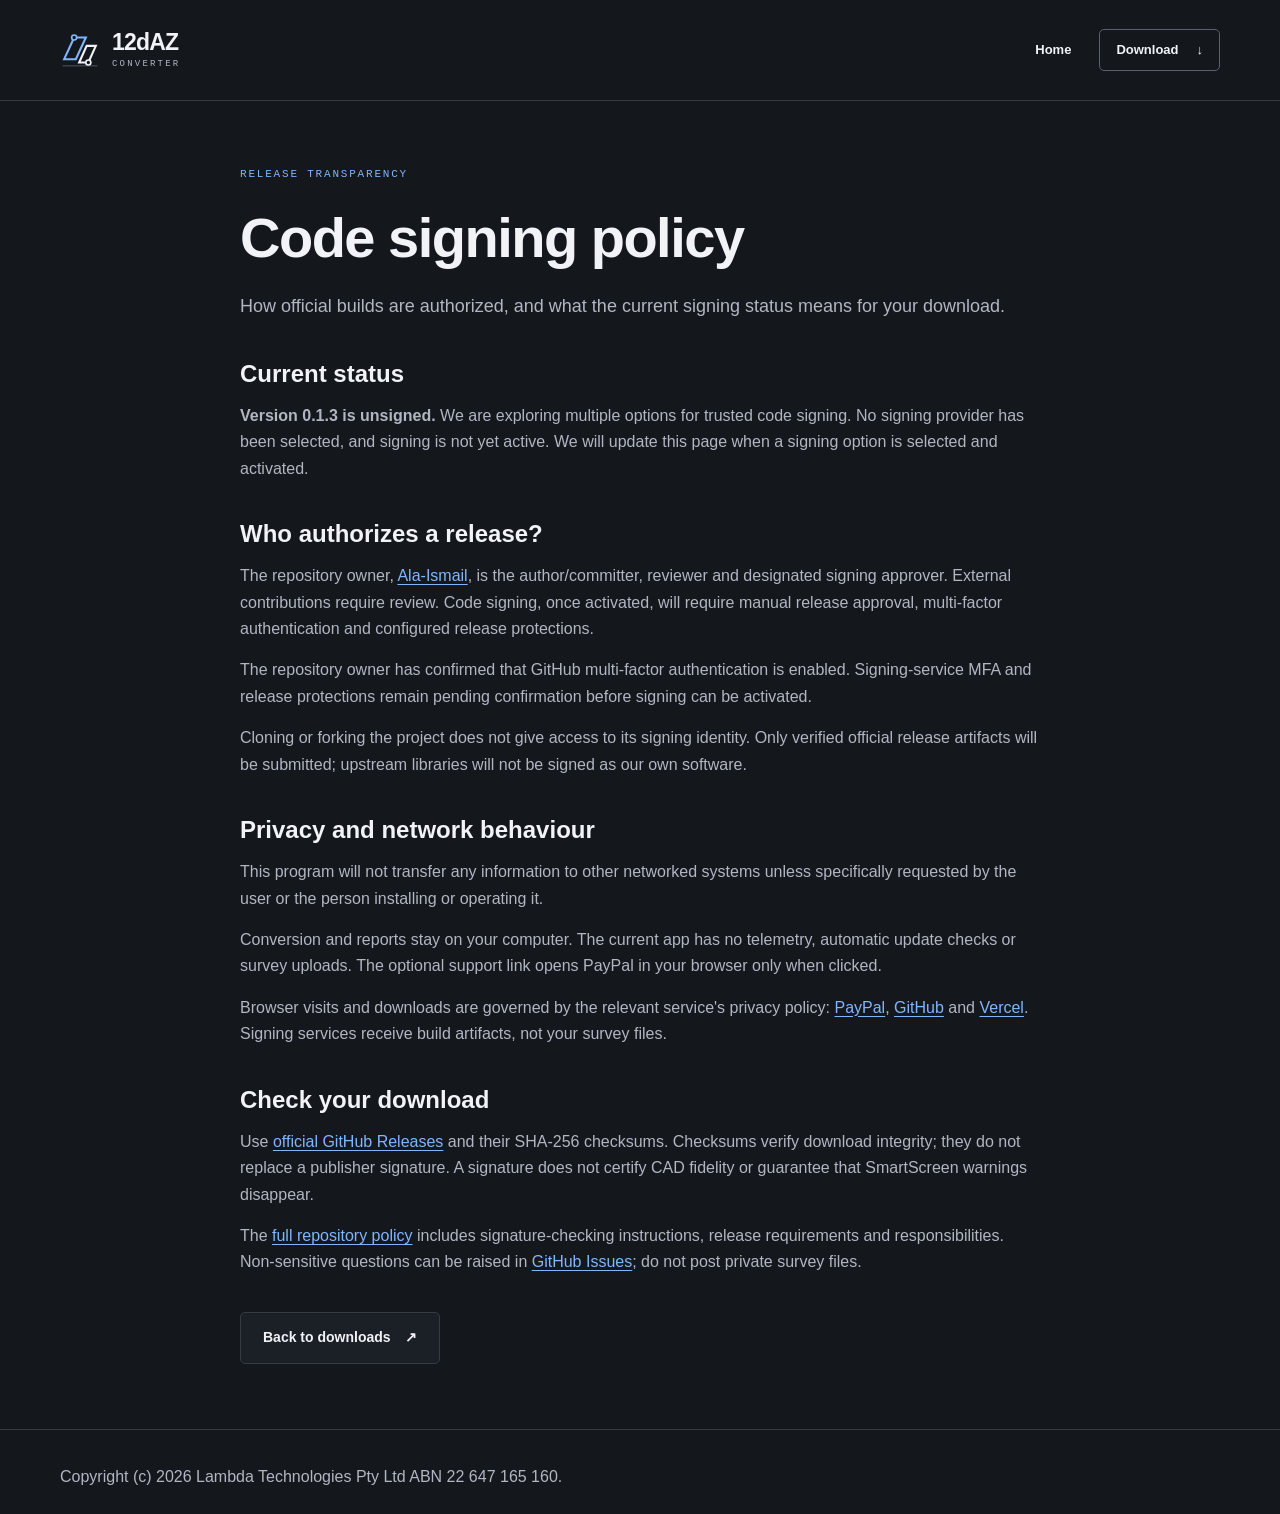
==== website/code-signing-policy.html @ b7b77f02 "Give website a survey-inspired logo and wordmark" ====
<!doctype html>
<html lang="en">
  <head>
    <meta charset="utf-8" />
    <meta name="viewport" content="width=device-width, initial-scale=1" />
    <meta name="theme-color" content="#14171c" />
    <title>Code signing policy — 12dAZ Converter</title>
    <meta
      name="description"
      content="12dAZ Converter signing status, release responsibilities and privacy information. Multiple code signing options are being explored; current v0.1.3 downloads are unsigned."
    />
    <link rel="icon" href="assets/favicon.svg" type="image/svg+xml" />
    <link rel="stylesheet" href="styles.css" />
  </head>
  <body>
    <a class="skip-link" href="#main">Skip to content</a>
    <header class="site-header">
      <div class="container header-inner">
        <a class="brand" href="index.html"
          ><img class="brand-mark" src="assets/brand-mark.svg" width="40" height="40" alt="" /
          ><span class="brand-wordmark">12dAZ<span class="brand-light">Converter</span></span></a
        >
        <nav aria-label="Main navigation">
          <a href="index.html">Home</a
          ><a class="nav-download" href="index.html#download"
            >Download <span aria-hidden="true">↓</span></a
          >
        </nav>
      </div>
    </header>
    <main id="main" class="container policy-page">
      <p class="eyebrow">RELEASE TRANSPARENCY</p>
      <h1>Code signing policy</h1>
      <p class="policy-intro">
        How official builds are authorized, and what the current signing status
        means for your download.
      </p>
      <section aria-labelledby="status-title">
        <h2 id="status-title">Current status</h2>
        <p>
          <strong>Version 0.1.3 is unsigned.</strong> We are exploring multiple
          options for trusted code signing. No signing provider has been
          selected, and signing is not yet active. We will update this page
          when a signing option is selected and activated.
        </p>
      </section>
      <section aria-labelledby="team-title">
        <h2 id="team-title">Who authorizes a release?</h2>
        <p>
          The repository owner,
          <a href="https://github.com/Ala-Ismail">Ala-Ismail</a>, is the
          author/committer, reviewer and designated signing approver. External
          contributions require review. Code signing, once activated, will
          require manual release approval, multi-factor authentication and
          configured release protections.
        </p>
        <p>
          The repository owner has confirmed that GitHub multi-factor
          authentication is enabled. Signing-service MFA and release protections remain
          pending confirmation before signing can be activated.
        </p>
        <p>
          Cloning or forking the project does not give access to its signing
          identity. Only verified official release artifacts will be submitted;
          upstream libraries will not be signed as our own software.
        </p>
      </section>
      <section aria-labelledby="privacy-title">
        <h2 id="privacy-title">Privacy and network behaviour</h2>
        <p>
          This program will not transfer any information to other networked
          systems unless specifically requested by the user or the person
          installing or operating it.
        </p>
        <p>
          Conversion and reports stay on your computer. The current app has no
          telemetry, automatic update checks or survey uploads. The optional
          support link opens PayPal in your browser only when clicked.
        </p>
        <p>
          Browser visits and downloads are governed by the relevant service's
          privacy policy: <a href="https://www.paypal.com/privacy">PayPal</a>,
          <a
            href="https://docs.github.com/en/site-policy/privacy-policies/github-general-privacy-statement"
            >GitHub</a
          >
          and <a href="https://vercel.com/legal/privacy-policy">Vercel</a>.
          Signing services receive build artifacts, not your survey files.
        </p>
      </section>
      <section aria-labelledby="verify-title">
        <h2 id="verify-title">Check your download</h2>
        <p>
          Use
          <a href="https://github.com/Ala-Ismail/12daz-App/releases"
            >official GitHub Releases</a
          >
          and their SHA-256 checksums. Checksums verify download integrity; they
          do not replace a publisher signature. A signature does not certify CAD
          fidelity or guarantee that SmartScreen warnings disappear.
        </p>
        <p>
          The
          <a
            href="https://github.com/Ala-Ismail/12daz-App/blob/main/docs/code_signing_policy.md"
            >full repository policy</a
          >
          includes signature-checking instructions, release requirements and
          responsibilities. Non-sensitive questions can be raised in
          <a href="https://github.com/Ala-Ismail/12daz-App/issues"
            >GitHub Issues</a
          >; do not post private survey files.
        </p>
      </section>
      <a class="button button-secondary" href="index.html#download"
        >Back to downloads <span aria-hidden="true">↗</span></a
      >
    </main>
    <footer class="site-footer">
      <div class="container">
        <p>
          Copyright (c) 2026 Lambda Technologies Pty Ltd ABN 22 647 165 160.
        </p>
      </div>
    </footer>
  </body>
</html>
---- website/styles.css ----
/* Self-contained static site: no fonts, scripts or assets from third parties. */
:root {
  color-scheme: dark;
  --bg: #14171c;
  --panel: #1c2027;
  --line: #353b45;
  --text: #f1f3f6;
  --muted: #b0b7c3;
  --blue: #80b6ff;
  --accent: #2673e7;
  --mono: ui-monospace, SFMono-Regular, Consolas, monospace;
  --sans: Inter, "Segoe UI", Arial, sans-serif;
}
* {
  box-sizing: border-box;
}
html {
  scroll-behavior: smooth;
  scroll-padding-top: 30px;
}
body {
  margin: 0;
  background: var(--bg);
  color: var(--text);
  font-family: var(--sans);
  font-size: 16px;
  line-height: 1.65;
}
a {
  color: inherit;
  text-decoration: none;
}
a:hover {
  color: var(--blue);
}
a:focus-visible,
summary:focus-visible {
  outline: 3px solid var(--blue);
  outline-offset: 6px;
}
p,
h1,
h2,
h3,
figure {
  margin: 0;
}
p {
  color: var(--muted);
}
img {
  display: block;
  max-width: 100%;
  height: auto;
}
button,
a,
summary {
  -webkit-tap-highlight-color: transparent;
}
code {
  font-family: var(--mono);
  font-size: 0.84em;
  overflow-wrap: anywhere;
}
.container {
  width: min(1160px, calc(100% - 80px));
  margin-inline: auto;
}
.skip-link {
  position: absolute;
  top: -100px;
  left: 20px;
  z-index: 10;
  padding: 12px 20px;
  background: var(--text);
  color: var(--bg);
}
.skip-link:focus {
  top: 12px;
}
.site-header {
  border-bottom: 1px solid var(--line);
}
.header-inner {
  min-height: 100px;
  display: flex;
  align-items: center;
  justify-content: space-between;
  gap: 30px;
}
.brand {
  display: inline-flex;
  align-items: center;
  gap: 12px;
  font-size: 18px;
  font-weight: 750;
  white-space: nowrap;
  letter-spacing: -0.5px;
}
.brand-mark {
  display: block;
  width: 40px;
  height: 40px;
  flex: 0 0 40px;
}
.brand-wordmark {
  display: flex;
  flex-direction: column;
  font-size: 23px;
  font-weight: 700;
  line-height: 1;
  letter-spacing: -0.8px;
}
.brand-light {
  margin-top: 6px;
  font-family: var(--mono);
  font-size: 9px;
  font-weight: 400;
  line-height: 1;
  letter-spacing: 2.2px;
  text-transform: uppercase;
  color: var(--muted);
}

nav {
  display: flex;
  align-items: center;
  gap: 28px;
  font-size: 13px;
  font-weight: 550;
}
.nav-actions {
  display: flex;
  align-items: center;
  gap: 10px;
  white-space: nowrap;
}
.nav-download,
.nav-cuppa {
  border: 1px solid #59616f;
  border-radius: 5px;
  padding: 9px 16px;
  display: flex;
  gap: 18px;
}
.nav-cuppa {
  border-color: #9d8058;
  color: #e8cda5;
}
.nav-cuppa:hover {
  border-color: #e8cda5;
  color: #f5dfbf;
  background: #2e2820;
}
.hero {
  padding-top: 76px;
  text-align: center;
}
.eyebrow {
  font: 11px/1.6 var(--mono);
  letter-spacing: 1.8px;
  color: var(--blue);
}
.hero > .eyebrow {
  display: flex;
  justify-content: center;
  align-items: center;
  gap: 10px;
}
.status-dot,
.small-dot {
  display: inline-block;
  width: 6px;
  height: 6px;
  border-radius: 50%;
  background: var(--blue);
}
h1 {
  font-size: clamp(46px, 6.2vw, 80px);
  line-height: 1.08;
  letter-spacing: -3.8px;
  font-weight: 650;
  margin: 24px 0;
}
h1 span {
  color: var(--blue);
}
.hero-description {
  max-width: 610px;
  margin: auto;
  font-size: 17px;
  line-height: 1.8;
}
.hero-description strong {
  font-weight: 500;
  color: #d4dbe6;
}
.hero-actions {
  margin-top: 30px;
  display: flex;
  justify-content: center;
  gap: 12px;
}
.button {
  display: inline-flex;
  justify-content: center;
  align-items: center;
  gap: 14px;
  min-height: 52px;
  padding: 12px 22px;
  border: 1px solid transparent;
  border-radius: 5px;
  font-size: 14px;
  font-weight: 600;
  line-height: 1.4;
  transition:
    background 0.15s,
    border-color 0.15s;
}
.button-primary {
  background: var(--accent);
  color: #fff;
  border-color: #4b91fb;
  box-shadow: 0 3px 12px #0003;
}
.button-primary:hover {
  background: #195fc8;
  color: #fff;
}
.button-secondary {
  border-color: var(--line);
  background: #1b1f26;
}
.button-secondary:hover {
  border-color: #6b7c95;
  background: #242c37;
}
.release-meta {
  font-size: 11px;
  font-family: var(--mono);
  margin-top: 16px;
}
.release-meta span {
  padding: 0 9px;
  color: #646e7f;
}
.app-preview {
  margin-top: 55px;
  border: 1px solid #4a5260;
  border-radius: 8px;
  overflow: hidden;
  background: #22272e;
  box-shadow: 0 25px 70px #0004;
  text-align: left;
}
.preview-bar {
  display: flex;
  justify-content: space-between;
  padding: 14px 20px;
  background: #1c2129;
  font: 9px/1.5 var(--mono);
  letter-spacing: 1.2px;
  color: #aab6c8;
  border-bottom: 1px solid var(--line);
}
.preview-bar i {
  display: inline-block;
  background: var(--blue);
  width: 5px;
  height: 5px;
  border-radius: 50%;
  margin-right: 8px;
}
.app-preview img {
  width: 100%;
}
.app-preview > a {
  display: block;
}
.app-preview > a:focus-visible {
  outline-offset: -4px;
}
figcaption {
  display: flex;
  justify-content: space-between;
  gap: 15px;
  padding: 12px 20px;
  font: 10px/1.6 var(--mono);
  color: var(--muted);
  border-top: 1px solid #4a5260;
}
.facts {
  display: flex;
  justify-content: space-between;
  gap: 20px;
  padding: 29px 15px 0;
  color: var(--muted);
  font-size: 12px;
}
.facts span {
  display: flex;
  align-items: center;
  gap: 10px;
}
.facts b {
  color: var(--blue);
  font-size: 17px;
  font-weight: 400;
}
.section {
  padding-block: 100px;
}
.section-heading h2 {
  font-size: clamp(32px, 3.5vw, 45px);
  font-weight: 550;
  letter-spacing: -1.6px;
  line-height: 1.16;
  margin-top: 20px;
}
.section-heading > p:last-child:not(.eyebrow) {
  max-width: 390px;
  margin-top: 22px;
  font-size: 15px;
}
.feature-grid {
  display: grid;
  grid-template-columns: repeat(4, 1fr);
  gap: 26px;
  margin-top: 48px;
}
.feature {
  padding-top: 22px;
  border-top: 1px solid var(--line);
}
.feature-index {
  font: 11px var(--mono);
  color: var(--blue);
}
h3 {
  font-size: 18px;
  font-weight: 550;
  letter-spacing: -0.25px;
}
.feature h3 {
  margin-top: 24px;
}
.feature p {
  font-size: 14px;
  margin-top: 12px;
  line-height: 1.8;
}
.workflow-section {
  background: #1a1e25;
  border-block: 1px solid var(--line);
}
.steps {
  display: grid;
  grid-template-columns: repeat(4, 1fr);
  gap: 30px;
  margin: 48px 0 0;
  padding: 0;
  list-style: none;
}
.step-number {
  display: flex;
  align-items: center;
  gap: 20px;
  color: var(--blue);
  font: 13px var(--mono);
}
.step-number:after {
  content: "";
  height: 1px;
  background: var(--line);
  flex: 1;
}
.steps h3 {
  margin-top: 22px;
}
.steps p {
  font-size: 14px;
  margin-top: 12px;
}
.unit-note {
  margin-top: 34px;
  padding-top: 22px;
  border-top: 1px solid var(--line);
  font-size: 12px;
}
.unit-note span {
  color: var(--blue);
  margin-right: 10px;
}
.geometry-section {
  display: grid;
  grid-template-columns: 1fr 1.3fr;
  gap: 80px;
}
.geometry-content {
  padding-top: 6px;
}
.geometry-group + .geometry-group {
  border-top: 1px solid var(--line);
  margin-top: 26px;
  padding-top: 26px;
}
.geometry-group h3 {
  display: flex;
  gap: 12px;
  align-items: center;
  font-size: 16px;
}
.supported {
  background: #9ccfb6;
}
.limited {
  background: #e7bf7d;
}
.geometry-group p {
  font-size: 14px;
  margin-top: 12px;
  line-height: 1.85;
}
.preview-notice {
  border-left: 2px solid #bc995e;
  background: #201f1d;
  padding: 18px 22px;
  margin-top: 28px;
}
.preview-notice strong {
  font-size: 13px;
  font-weight: 550;
  color: #e9d1a8;
}
.preview-notice p {
  font-size: 12px;
  line-height: 1.8;
  margin-top: 9px;
}
.preview-notice a {
  display: inline-block;
  font-size: 12px;
  color: #e9d1a8;
  text-decoration: underline;
  text-underline-offset: 4px;
  margin-top: 12px;
}
.download-panel {
  display: grid;
  grid-template-columns: 1fr auto;
  align-items: center;
  gap: 50px;
  padding: 50px 55px;
  border: 1px solid #445770;
  border-radius: 8px;
  background:
    radial-gradient(ellipse at 100% 100%, #203b60 0, transparent 75%), #1a232f;
}
.download-panel h2 {
  font-size: clamp(35px, 4vw, 50px);
  font-weight: 550;
  line-height: 1.14;
  letter-spacing: -1.7px;
  margin-top: 20px;
}
.download-panel p:not(.eyebrow) {
  margin-top: 22px;
  font-size: 14px;
}
.download-tags {
  display: flex;
  flex-wrap: wrap;
  gap: 8px;
  margin-top: 22px;
  font: 10px var(--mono);
  color: #c6d3e6;
}
.download-tags span {
  padding: 6px 9px;
  border: 1px solid #455268;
  border-radius: 3px;
}
.download-actions {
  text-align: center;
}
.download-actions .button {
  width: 100%;
  font-size: 15px;
  min-height: 57px;
}
.download-actions > p {
  font-size: 12px !important;
}
.release-links {
  display: flex;
  justify-content: center;
  gap: 12px;
  margin-top: 16px;
  color: #c5d6ec;
  font-size: 11px;
}
.release-links a {
  text-decoration: underline;
  text-underline-offset: 4px;
}
.coffee-row {
  display: flex;
  align-items: center;
  justify-content: center;
  gap: 24px;
  margin-top: 24px;
  font-size: 12px;
}
.coffee-link {
  display: inline-flex;
  align-items: center;
  gap: 9px;
  color: #e8cda5;
  font-weight: 550;
}
.faq-section {
  display: grid;
  grid-template-columns: 1fr 1.3fr;
  gap: 80px;
}
.faq-list {
  border-top: 1px solid var(--line);
}
details {
  border-bottom: 1px solid var(--line);
}
summary {
  position: relative;
  padding: 21px 30px 21px 0;
  font-size: 14px;
  font-weight: 550;
  cursor: pointer;
  list-style: none;
}
summary::-webkit-details-marker {
  display: none;
}
summary:after {
  content: "+";
  position: absolute;
  right: 2px;
  top: 18px;
  color: var(--blue);
  font-size: 20px;
  font-weight: 400;
}
details[open] summary:after {
  content: "−";
}
details p {
  font-size: 14px;
  padding: 0 25px 22px 0;
}
details a {
  color: var(--blue);
  text-decoration: underline;
  text-underline-offset: 3px;
}
.site-footer {
  border-top: 1px solid var(--line);
  padding: 34px 0 24px;
}
.footer-top {
  display: flex;
  align-items: center;
  justify-content: space-between;
  gap: 25px;
}
.footer-top nav {
  gap: 22px;
  font-size: 11px;
  color: var(--muted);
}
.footer-top .brand {
  font-size: 15px;
}
.footer-bottom {
  display: flex;
  justify-content: space-between;
  gap: 24px;
  border-top: 1px solid #2b3039;
  margin-top: 30px;
  padding-top: 20px;
}
.footer-bottom p {
  font-size: 10px;
  color: #969faf;
}
.signing-note {
  margin-top: 18px;
  padding: 22px 24px;
  border: 1px solid #68563b;
  border-radius: 5px;
  background: #201f1d;
  font-size: 13px;
}
.signing-note h3 {
  color: #e9d1a8;
  font-size: 16px;
}
.signing-note p {
  margin-top: 12px;
}
.signing-note blockquote {
  margin: 16px 0;
  padding-left: 16px;
  border-left: 2px solid #bc995e;
  color: #e9d1a8;
}
.signing-note a,
.policy-page a:not(.button) {
  color: var(--blue);
  text-decoration: underline;
  text-underline-offset: 3px;
}
.policy-page {
  max-width: 800px;
  padding-block: 65px;
}
.policy-page h1 {
  font-size: clamp(36px, 5vw, 56px);
  letter-spacing: -1.5px;
}
.policy-intro {
  font-size: 18px;
}
.policy-page section {
  margin-top: 36px;
}
.policy-page h2 {
  margin-bottom: 14px;
  font-size: 24px;
  line-height: 1.3;
}
.policy-page section p + p {
  margin-top: 15px;
}
.policy-page > .button {
  margin-top: 36px;
}
.footer-top nav {
  flex-wrap: wrap;
}
.cuppa-section {
  padding-bottom: 80px;
}
.cuppa-panel {
  display: grid;
  grid-template-columns: 1.1fr 1fr;
  align-items: center;
  gap: 48px;
  padding: 36px;
  border: 1px solid var(--line);
  border-radius: 8px;
  background: var(--panel);
}
.cuppa-preview {
  min-width: 0;
  overflow: hidden;
  border: 1px solid #4a5260;
  border-radius: 5px;
}
.cuppa-preview a {
  display: block;
}
.cuppa-preview a:focus-visible {
  outline-offset: -4px;
}
.cuppa-preview img {
  width: 100%;
}
.cuppa-preview figcaption {
  padding: 10px 12px;
}
.cuppa-content h2 {
  margin-top: 15px;
  font-size: clamp(30px, 3vw, 40px);
  line-height: 1.15;
  letter-spacing: -1px;
  font-weight: 550;
}
.cuppa-content > p:not(.eyebrow) {
  margin-top: 18px;
  font-size: 14px;
}
.cuppa-button {
  margin-top: 24px;
  border-color: #e8cda5;
  background: #e8cda5;
  color: #221d17;
}
.cuppa-button:hover {
  background: #f5dfbf;
  color: #221d17;
}
.cuppa-content > .cuppa-note {
  font-size: 11px !important;
}
@media (max-width: 680px) {
  .cuppa-section {
    padding-bottom: 50px;
  }
  .cuppa-panel {
    grid-template-columns: 1fr;
    gap: 28px;
    padding: 22px;
  }
}
@media (min-width: 1500px) {
  .hero {
    padding-top: 95px;
  }
}
@media (max-width: 1000px) {
  .header-inner {
    flex-wrap: wrap;
    padding-block: 20px;
    gap: 18px;
  }
  .header-inner nav {
    margin-left: auto;
  }
  .container {
    width: calc(100% - 48px);
  }
  .feature-grid,
  .steps {
    grid-template-columns: repeat(2, 1fr);
    gap: 32px;
  }
  .geometry-section,
  .faq-section {
    gap: 40px;
    grid-template-columns: 1fr 1.2fr;
  }
  .download-panel {
    padding: 36px;
    gap: 28px;
  }
  .footer-top {
    align-items: flex-start;
    flex-direction: column;
  }
  .facts {
    padding-inline: 0;
    gap: 12px;
    font-size: 11px;
  }
}
@media (max-width: 680px) {
  .container {
    width: calc(100% - 36px);
  }
  .header-inner {
    min-height: 0;
    padding-block: 20px;
    gap: 18px;
    flex-wrap: wrap;
  }
  .brand {
    font-size: 17px;
  }
  .header-inner nav {
    width: 100%;
    flex-wrap: wrap;
    justify-content: space-between;
    gap: 12px;
    font-size: 11px;
  }
  .nav-download,
  .nav-cuppa {
    padding: 7px 10px;
    gap: 8px;
  }
  .hero {
    padding-top: 48px;
  }
  .eyebrow {
    font-size: 9px;
    letter-spacing: 1.4px;
  }
  h1 {
    font-size: clamp(42px, 9.2vw, 62px);
    letter-spacing: -2px;
    margin-top: 22px;
  }
  .hero-description {
    font-size: 15px;
    max-width: 450px;
  }
  .hero-actions {
    flex-direction: column;
    align-items: stretch;
    max-width: 360px;
    margin: 25px auto 0;
  }
  .hero-actions .button {
    min-height: 50px;
  }
  .release-meta {
    font-size: 9px;
  }
  .release-meta span {
    padding-inline: 5px;
  }
  .app-preview {
    margin-top: 35px;
    border-radius: 5px;
  }
  .preview-bar {
    padding: 10px;
    font-size: 8px;
  }
  .preview-bar > span:last-child {
    display: none;
  }
  figcaption {
    padding: 10px;
    flex-direction: column;
    gap: 3px;
    font-size: 9px;
  }
  .facts {
    display: grid;
    grid-template-columns: 1fr 1fr;
    gap: 12px;
    padding-top: 22px;
    text-align: left;
  }
  .facts span {
    gap: 7px;
  }
  .section {
    padding-block: 64px;
  }
  .section-heading h2 {
    font-size: 34px;
    letter-spacing: -1.2px;
    margin-top: 15px;
  }
  .section-heading > p:last-child:not(.eyebrow) {
    font-size: 14px;
    margin-top: 18px;
  }
  .feature-grid,
  .steps {
    margin-top: 32px;
    gap: 28px 20px;
  }
  .feature h3,
  .steps h3 {
    font-size: 16px;
    margin-top: 16px;
  }
  .feature p,
  .steps p {
    font-size: 13px;
  }
  .geometry-section,
  .faq-section {
    grid-template-columns: 1fr;
    gap: 30px;
  }
  .geometry-group p {
    font-size: 13px;
  }
  .download-panel {
    grid-template-columns: 1fr;
    padding: 30px 24px;
    gap: 34px;
  }
  .download-panel h2 {
    font-size: 38px;
  }
  .download-actions {
    text-align: left;
  }
  .download-actions > p br {
    display: none;
  }
  .release-links {
    justify-content: flex-start;
  }
  .coffee-row {
    flex-direction: column;
    gap: 8px;
    margin-top: 20px;
    text-align: center;
  }
  .footer-top nav {
    flex-wrap: wrap;
    gap: 13px 20px;
  }
  .footer-bottom {
    flex-direction: column;
    gap: 8px;
  }
  .footer-bottom p {
    font-size: 10px;
  }
  .faq-list summary {
    font-size: 13px;
  }
  .unit-note {
    font-size: 11px;
  }
}
@media (prefers-reduced-motion: reduce) {
  html {
    scroll-behavior: auto;
  }
  * {
    transition: none !important;
  }
}
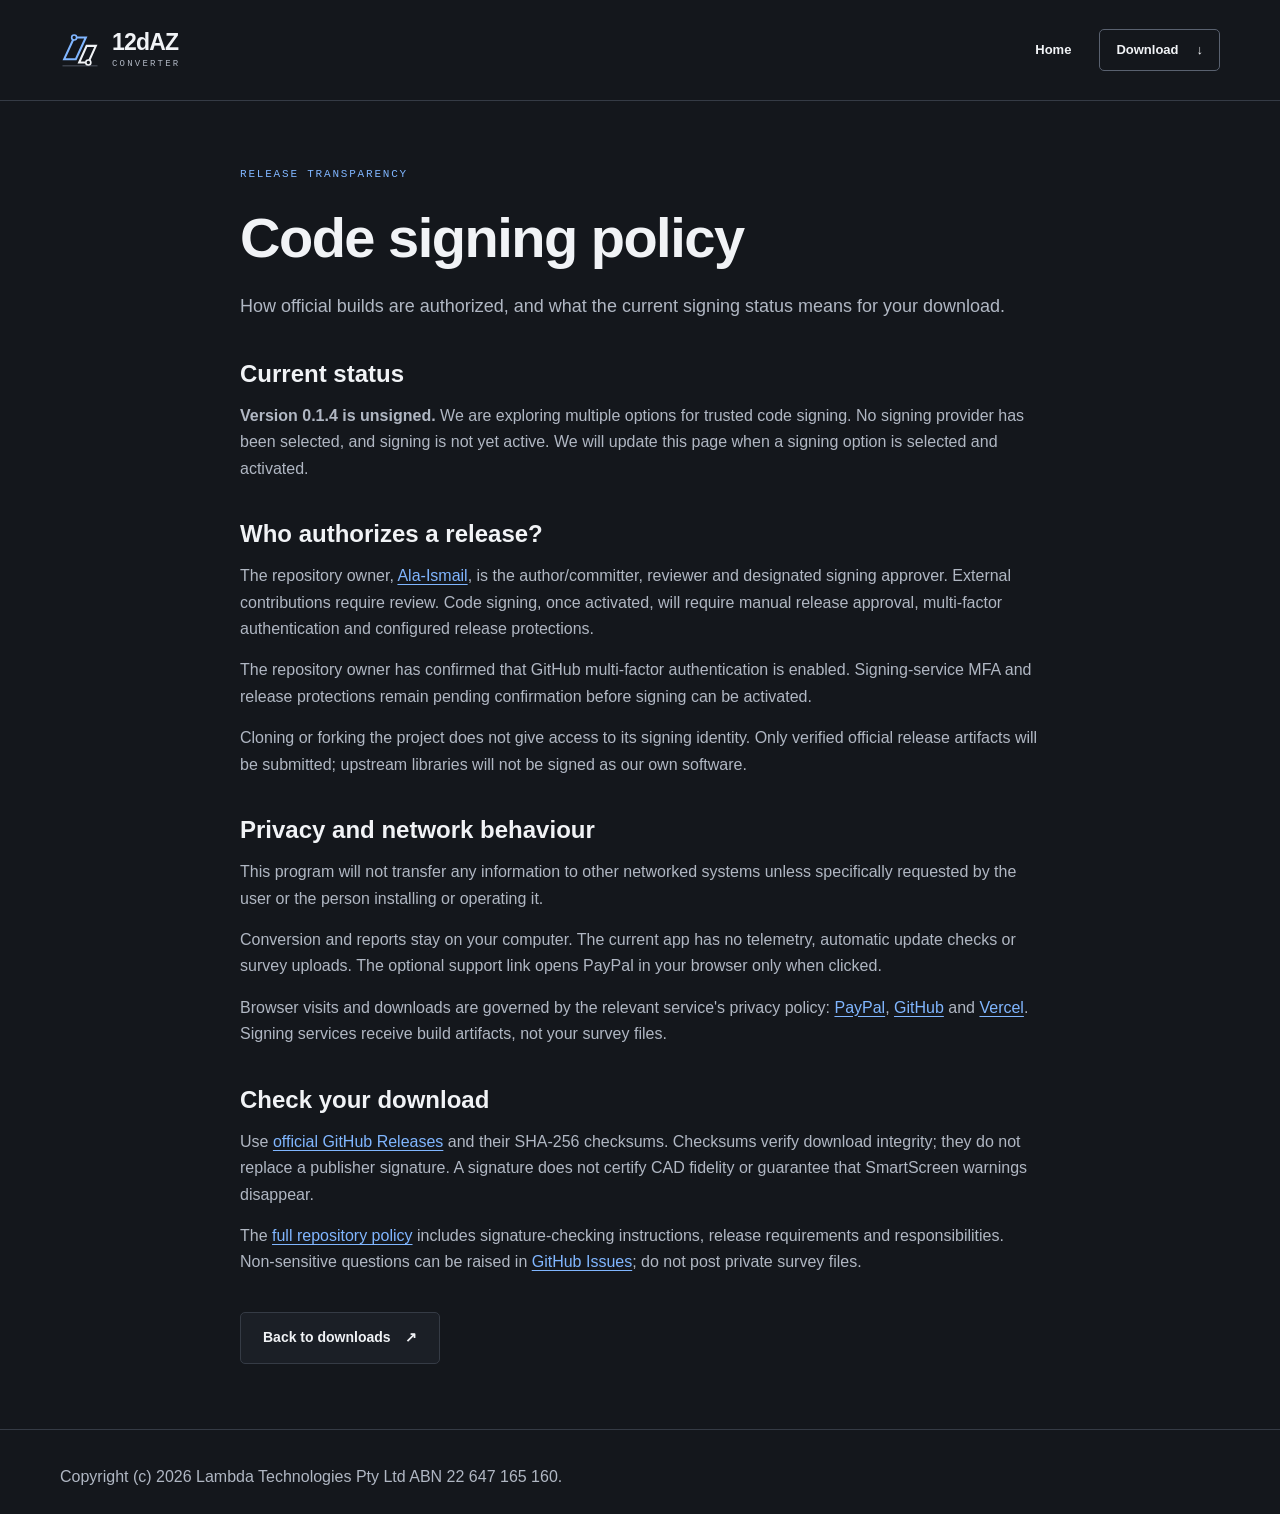
==== commit f53c96d9: "Release 12dAZ Converter 0.1.4 and update website" ====
--- a/website/code-signing-policy.html
+++ b/website/code-signing-policy.html
@@ -7,7 +7,7 @@
     <title>Code signing policy — 12dAZ Converter</title>
     <meta
       name="description"
-      content="12dAZ Converter signing status, release responsibilities and privacy information. Multiple code signing options are being explored; current v0.1.3 downloads are unsigned."
+      content="12dAZ Converter signing status, release responsibilities and privacy information. Multiple code signing options are being explored; current v0.1.4 downloads are unsigned."
     />
     <link rel="icon" href="assets/favicon.svg" type="image/svg+xml" />
     <link rel="stylesheet" href="styles.css" />
@@ -38,7 +38,7 @@
       <section aria-labelledby="status-title">
         <h2 id="status-title">Current status</h2>
         <p>
-          <strong>Version 0.1.3 is unsigned.</strong> We are exploring multiple
+          <strong>Version 0.1.4 is unsigned.</strong> We are exploring multiple
           options for trusted code signing. No signing provider has been
           selected, and signing is not yet active. We will update this page
           when a signing option is selected and activated.
--- a/website/styles.css
+++ b/website/styles.css
@@ -919,3 +919,109 @@
     transition: none !important;
   }
 }
+
+/* A shared full-width backdrop for the navigation and opening title. */
+.hero-masthead {
+  position: relative;
+  isolation: isolate;
+  overflow: hidden;
+  background: var(--bg);
+}
+.hero-masthead::after {
+  content: "";
+  position: absolute;
+  inset: 0;
+  z-index: -1;
+  background: linear-gradient(90deg, #14171cf2 0%, #14171cd9 28%, #14171c30 66%),
+    linear-gradient(180deg, #14171c99 0%, transparent 30%, #14171c44 85%, var(--bg) 100%);
+  pointer-events: none;
+}
+.hero-masthead .site-header {
+  background: #14171c40;
+  border-color: #ffffff26;
+}
+.hero-title { padding: 72px 0 100px; }
+.hero-copy { text-align: left; }
+.hero-copy h1 {
+  font-size: clamp(42px, 4.6vw, 62px);
+  letter-spacing: -2.5px;
+}
+.hero-copy .hero-description {
+  max-width: 430px;
+  margin: 0;
+  font-size: 16px;
+}
+.hero-copy .hero-actions {
+  justify-content: flex-start;
+  flex-wrap: wrap;
+  max-width: 520px;
+}
+.hero-copy .release-meta { max-width: 430px; }
+.hero-photo {
+  position: absolute;
+  inset: 0;
+  z-index: -2;
+  margin: 0;
+}
+.hero-photo img {
+  display: block;
+  width: 100%;
+  height: 100%;
+  object-fit: cover;
+  object-position: 62% top;
+}
+.hero-credit {
+  position: absolute;
+  bottom: 14px;
+  right: max(20px, calc((100% - 1160px) / 2));
+  z-index: 1;
+  margin: 0;
+  padding: 7px 12px;
+  background: #14171ce8;
+  color: #c5cbd4;
+  font: 9px/1.6 var(--mono);
+}
+.hero-slides { display: grid; height: 100%; }
+.hero-slides .hero-slide {
+  grid-area: 1 / 1;
+  min-width: 0;
+  opacity: 0;
+  transition: opacity 800ms ease;
+}
+.hero-slides .hero-slide.is-active { opacity: 1; }
+.hero-pause {
+  position: absolute;
+  z-index: 2;
+  bottom: 58px;
+  right: max(20px, calc((100% - 1160px) / 2));
+  border: 1px solid #88919f;
+  border-radius: 4px;
+  padding: 7px 10px;
+  background: #14171ce8;
+  color: var(--text);
+  font: 11px/1.4 var(--mono);
+  cursor: pointer;
+}
+.hero-pause[hidden] { display: none; }
+.hero-pause:hover { background: #303741; }
+.hero-pause:focus-visible {
+  outline: 3px solid var(--blue);
+  outline-offset: 3px;
+}
+@media (max-width: 1000px) {
+  .hero-masthead::after {
+    background: linear-gradient(90deg, #14171cf2, #14171ca8 65%, #14171c66),
+      linear-gradient(0deg, var(--bg), transparent 45%);
+  }
+  .hero-photo img { object-position: 65% top; }
+  .hero-title { padding: 48px 0 112px; }
+}
+@media (max-width: 680px) {
+  .hero-title { padding-top: 42px; }
+  .hero-copy { text-align: center; }
+  .hero-copy .hero-description,
+  .hero-copy .release-meta { margin-inline: auto; }
+  .hero-copy .hero-actions { justify-content: center; }
+  .hero-credit { left: 18px; right: 18px; text-align: center; }
+  .hero-pause { right: 18px; bottom: 72px; }
+}
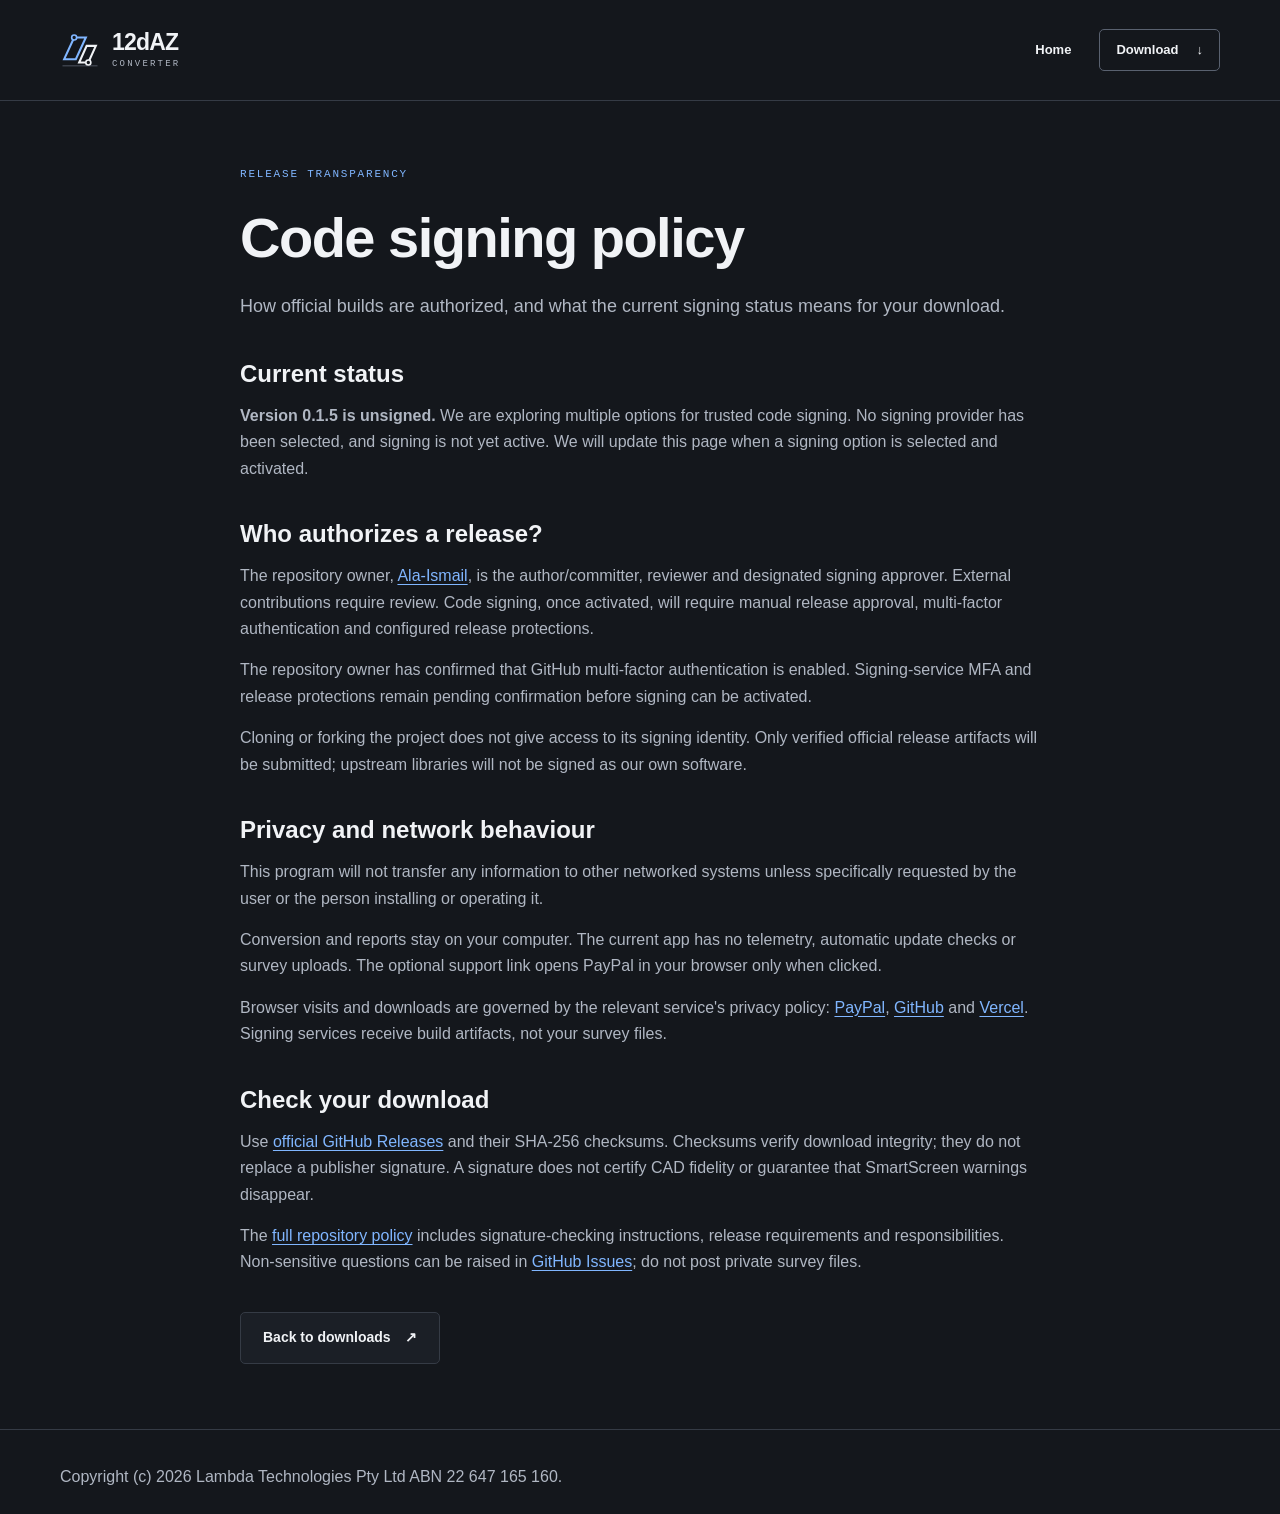
==== commit 82d809f2: "Point website downloads to v0.1.5" ====
--- a/website/code-signing-policy.html
+++ b/website/code-signing-policy.html
@@ -7,7 +7,7 @@
     <title>Code signing policy — 12dAZ Converter</title>
     <meta
       name="description"
-      content="12dAZ Converter signing status, release responsibilities and privacy information. Multiple code signing options are being explored; current v0.1.4 downloads are unsigned."
+      content="12dAZ Converter signing status, release responsibilities and privacy information. Multiple code signing options are being explored; current v0.1.5 downloads are unsigned."
     />
     <link rel="icon" href="assets/favicon.svg" type="image/svg+xml" />
     <link rel="stylesheet" href="styles.css" />
@@ -38,7 +38,7 @@
       <section aria-labelledby="status-title">
         <h2 id="status-title">Current status</h2>
         <p>
-          <strong>Version 0.1.4 is unsigned.</strong> We are exploring multiple
+          <strong>Version 0.1.5 is unsigned.</strong> We are exploring multiple
           options for trusted code signing. No signing provider has been
           selected, and signing is not yet active. We will update this page
           when a signing option is selected and activated.
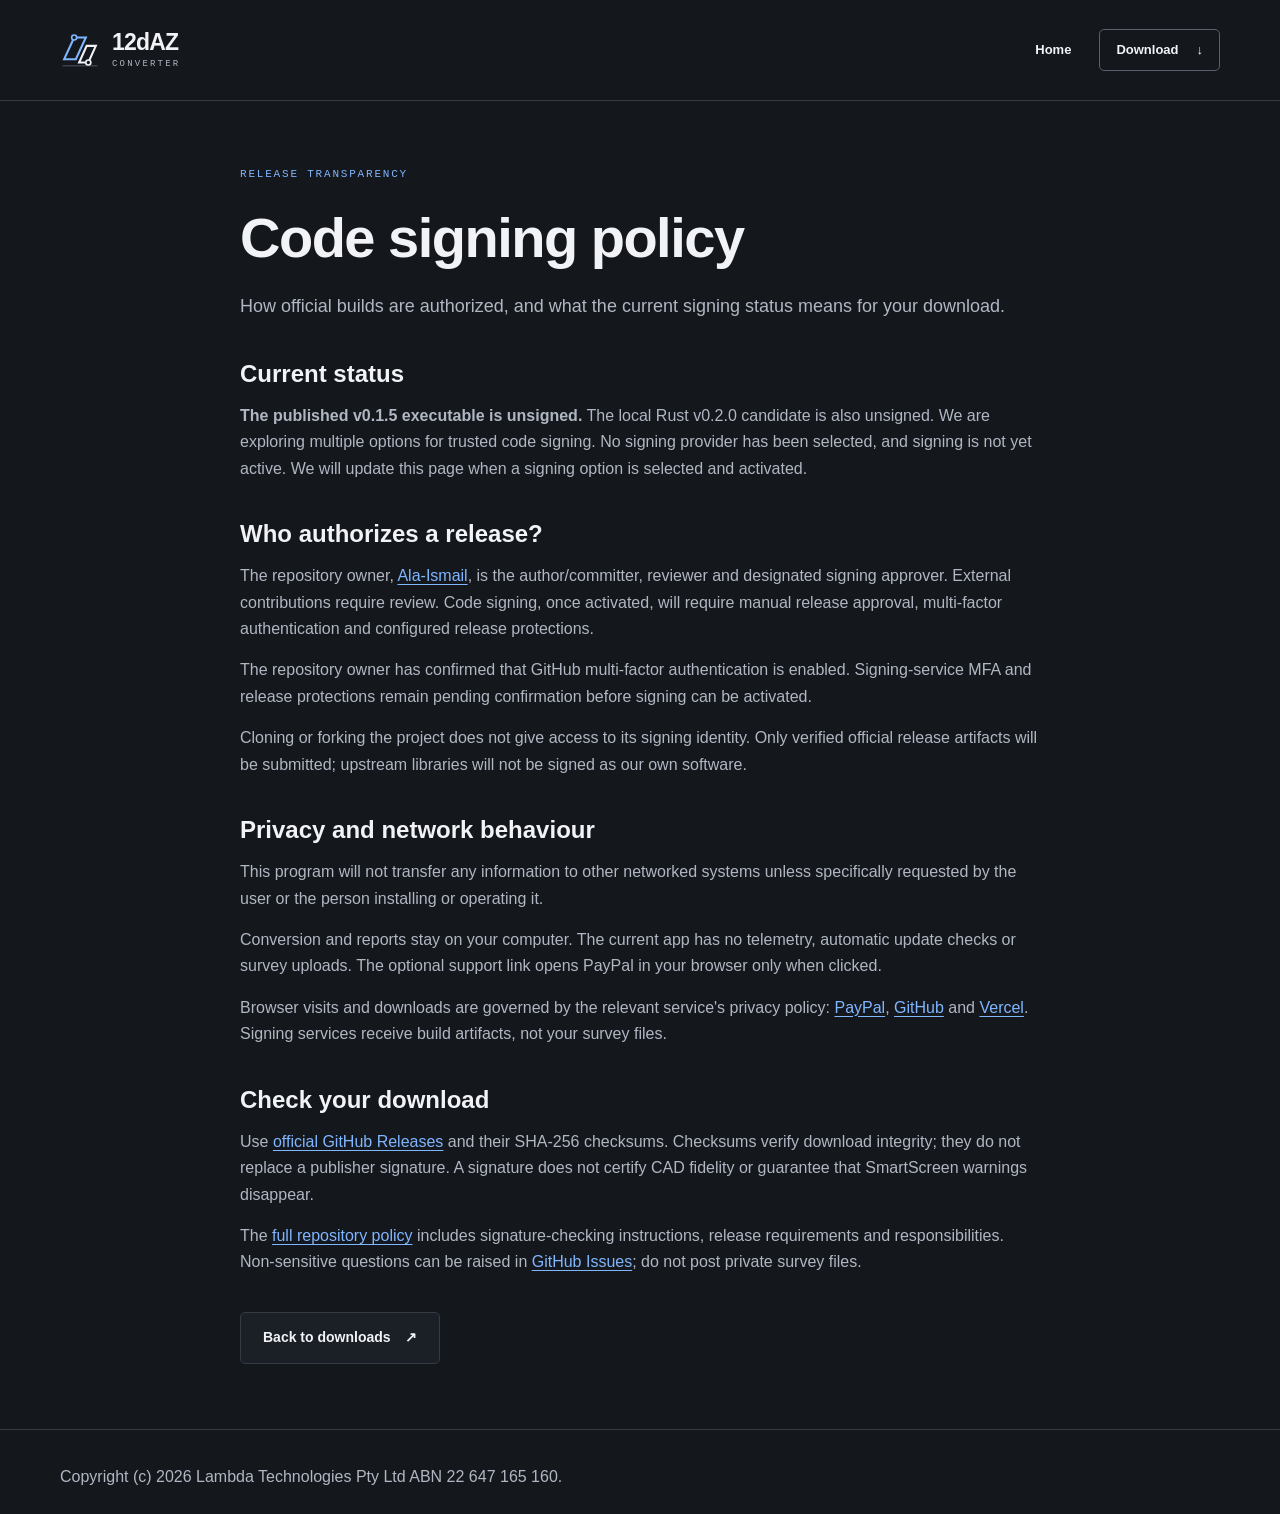
==== commit e574cd03: "Migrate 12dAZ Converter to Rust" ====
--- a/website/code-signing-policy.html
+++ b/website/code-signing-policy.html
@@ -38,7 +38,8 @@
       <section aria-labelledby="status-title">
         <h2 id="status-title">Current status</h2>
         <p>
-          <strong>Version 0.1.5 is unsigned.</strong> We are exploring multiple
+          <strong>The published v0.1.5 executable is unsigned.</strong> The local
+          Rust v0.2.0 candidate is also unsigned. We are exploring multiple
           options for trusted code signing. No signing provider has been
           selected, and signing is not yet active. We will update this page
           when a signing option is selected and activated.
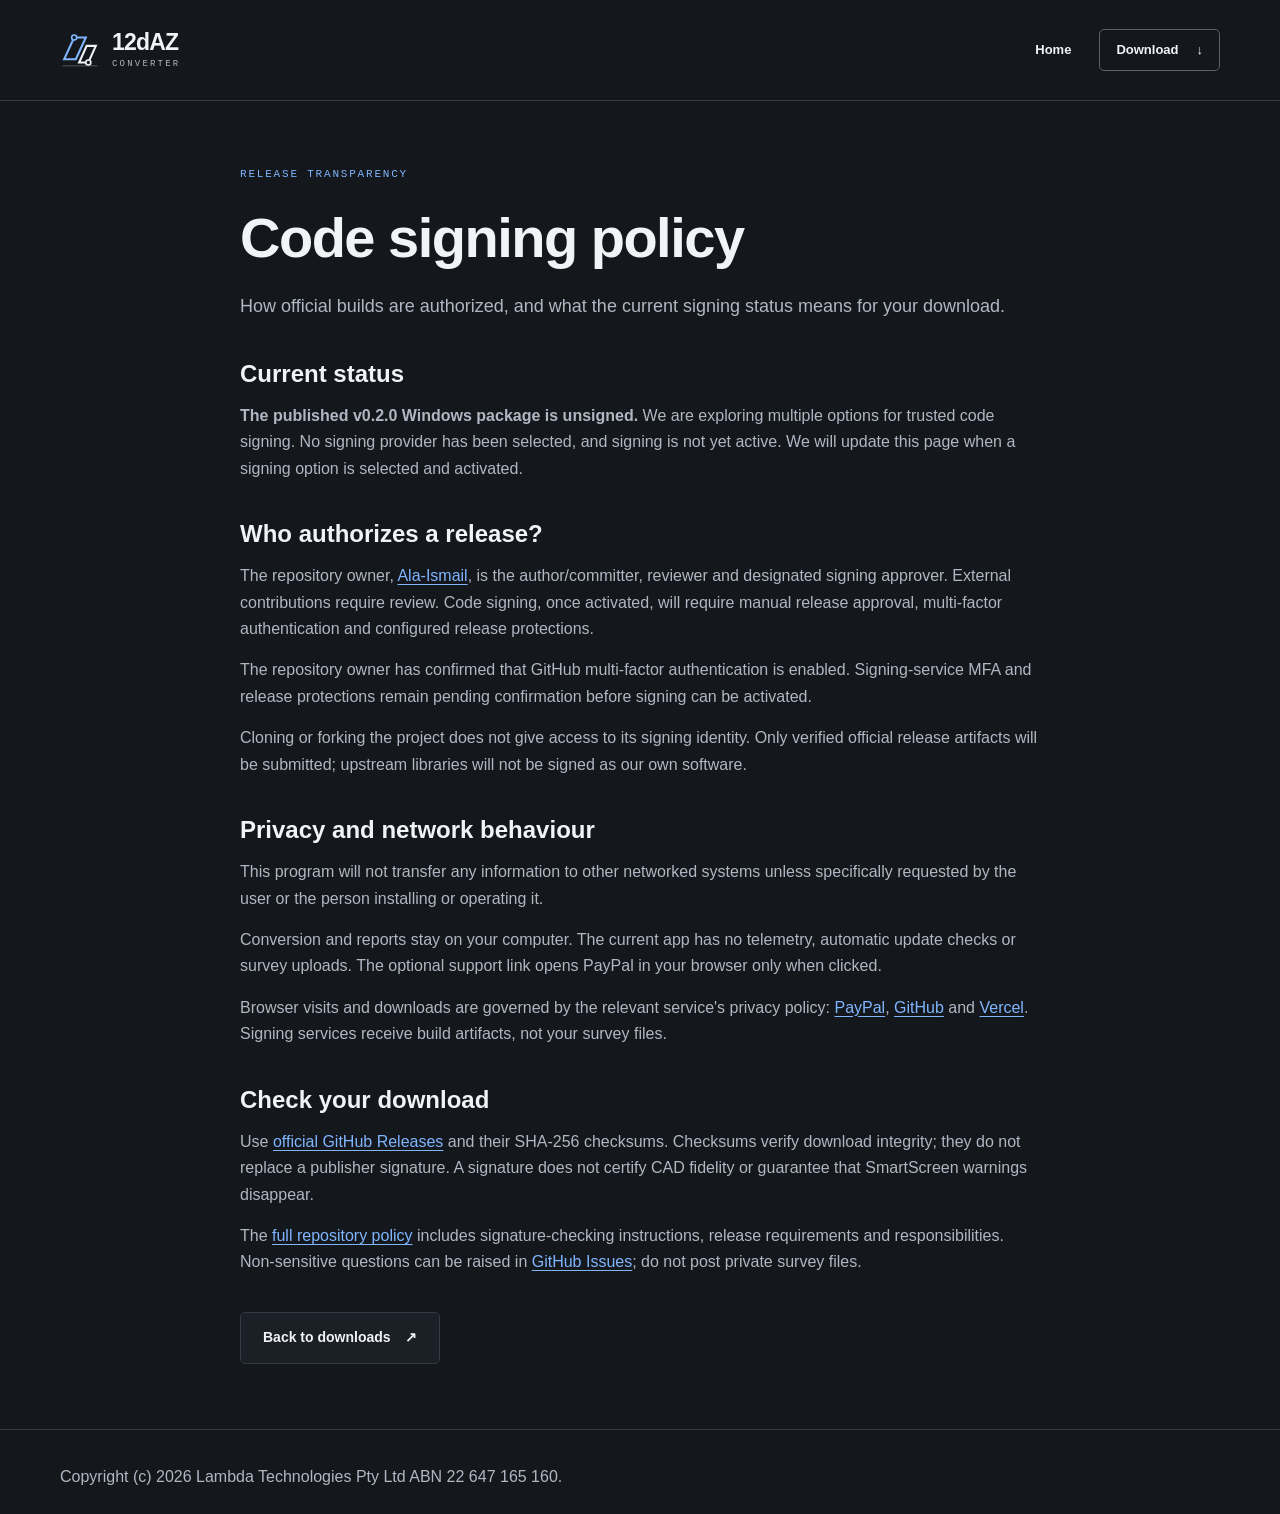
==== commit baafb492: "Update website for Rust release and benchmark history" ====
--- a/website/code-signing-policy.html
+++ b/website/code-signing-policy.html
@@ -7,7 +7,7 @@
     <title>Code signing policy — 12dAZ Converter</title>
     <meta
       name="description"
-      content="12dAZ Converter signing status, release responsibilities and privacy information. Multiple code signing options are being explored; current v0.1.5 downloads are unsigned."
+      content="12dAZ Converter signing status, release responsibilities and privacy information. The v0.2.0 Windows download is unsigned."
     />
     <link rel="icon" href="assets/favicon.svg" type="image/svg+xml" />
     <link rel="stylesheet" href="styles.css" />
@@ -38,8 +38,7 @@
       <section aria-labelledby="status-title">
         <h2 id="status-title">Current status</h2>
         <p>
-          <strong>The published v0.1.5 executable is unsigned.</strong> The local
-          Rust v0.2.0 candidate is also unsigned. We are exploring multiple
+          <strong>The published v0.2.0 Windows package is unsigned.</strong> We are exploring multiple
           options for trusted code signing. No signing provider has been
           selected, and signing is not yet active. We will update this page
           when a signing option is selected and activated.
--- a/website/styles.css
+++ b/website/styles.css
@@ -421,6 +421,43 @@
   font-size: 14px;
   margin-top: 12px;
   line-height: 1.85;
+}
+.benchmark-table {
+  width: 100%;
+  margin-top: 18px;
+  border-collapse: collapse;
+  font-size: 13px;
+  font-variant-numeric: tabular-nums;
+}
+.benchmark-table caption {
+  padding-bottom: 8px;
+  color: var(--muted);
+  text-align: left;
+}
+.benchmark-table th,
+.benchmark-table td {
+  padding: 10px clamp(6px, 1.5vw, 18px);
+  border-bottom: 1px solid var(--line);
+  text-align: left;
+  vertical-align: top;
+}
+.benchmark-table thead {
+  background: var(--panel);
+}
+.benchmark-table td {
+  white-space: nowrap;
+}
+.benchmark-table span {
+  display: block;
+  margin-top: 3px;
+  color: var(--muted);
+  font-size: 12px;
+  font-weight: 400;
+}
+#history .geometry-content a {
+  color: var(--blue);
+  text-decoration: underline;
+  text-underline-offset: 3px;
 }
 .preview-notice {
   border-left: 2px solid #bc995e;
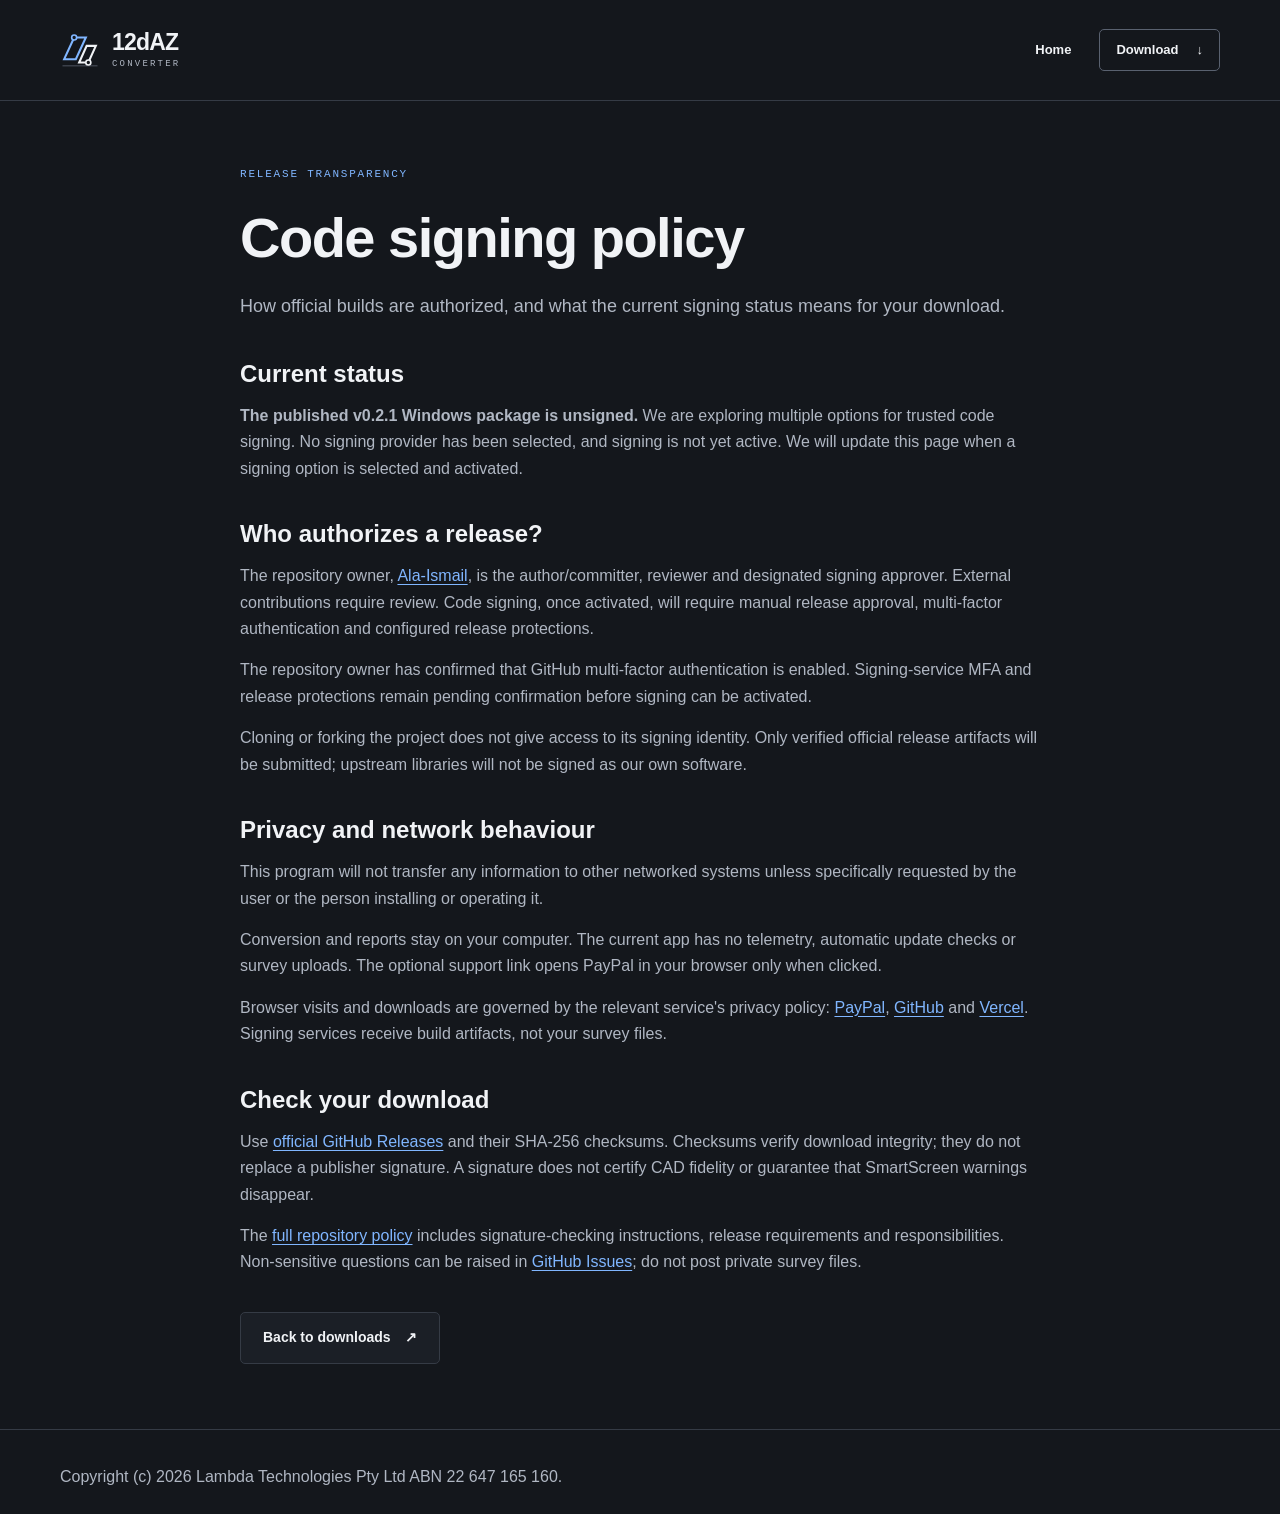
==== commit cd5381e6: "Point public downloads to v0.2.1" ====
--- a/website/code-signing-policy.html
+++ b/website/code-signing-policy.html
@@ -7,7 +7,7 @@
     <title>Code signing policy — 12dAZ Converter</title>
     <meta
       name="description"
-      content="12dAZ Converter signing status, release responsibilities and privacy information. The v0.2.0 Windows download is unsigned."
+      content="12dAZ Converter signing status, release responsibilities and privacy information. The v0.2.1 Windows download is unsigned."
     />
     <link rel="icon" href="assets/favicon.svg" type="image/svg+xml" />
     <link rel="stylesheet" href="styles.css" />
@@ -38,7 +38,7 @@
       <section aria-labelledby="status-title">
         <h2 id="status-title">Current status</h2>
         <p>
-          <strong>The published v0.2.0 Windows package is unsigned.</strong> We are exploring multiple
+          <strong>The published v0.2.1 Windows package is unsigned.</strong> We are exploring multiple
           options for trusted code signing. No signing provider has been
           selected, and signing is not yet active. We will update this page
           when a signing option is selected and activated.
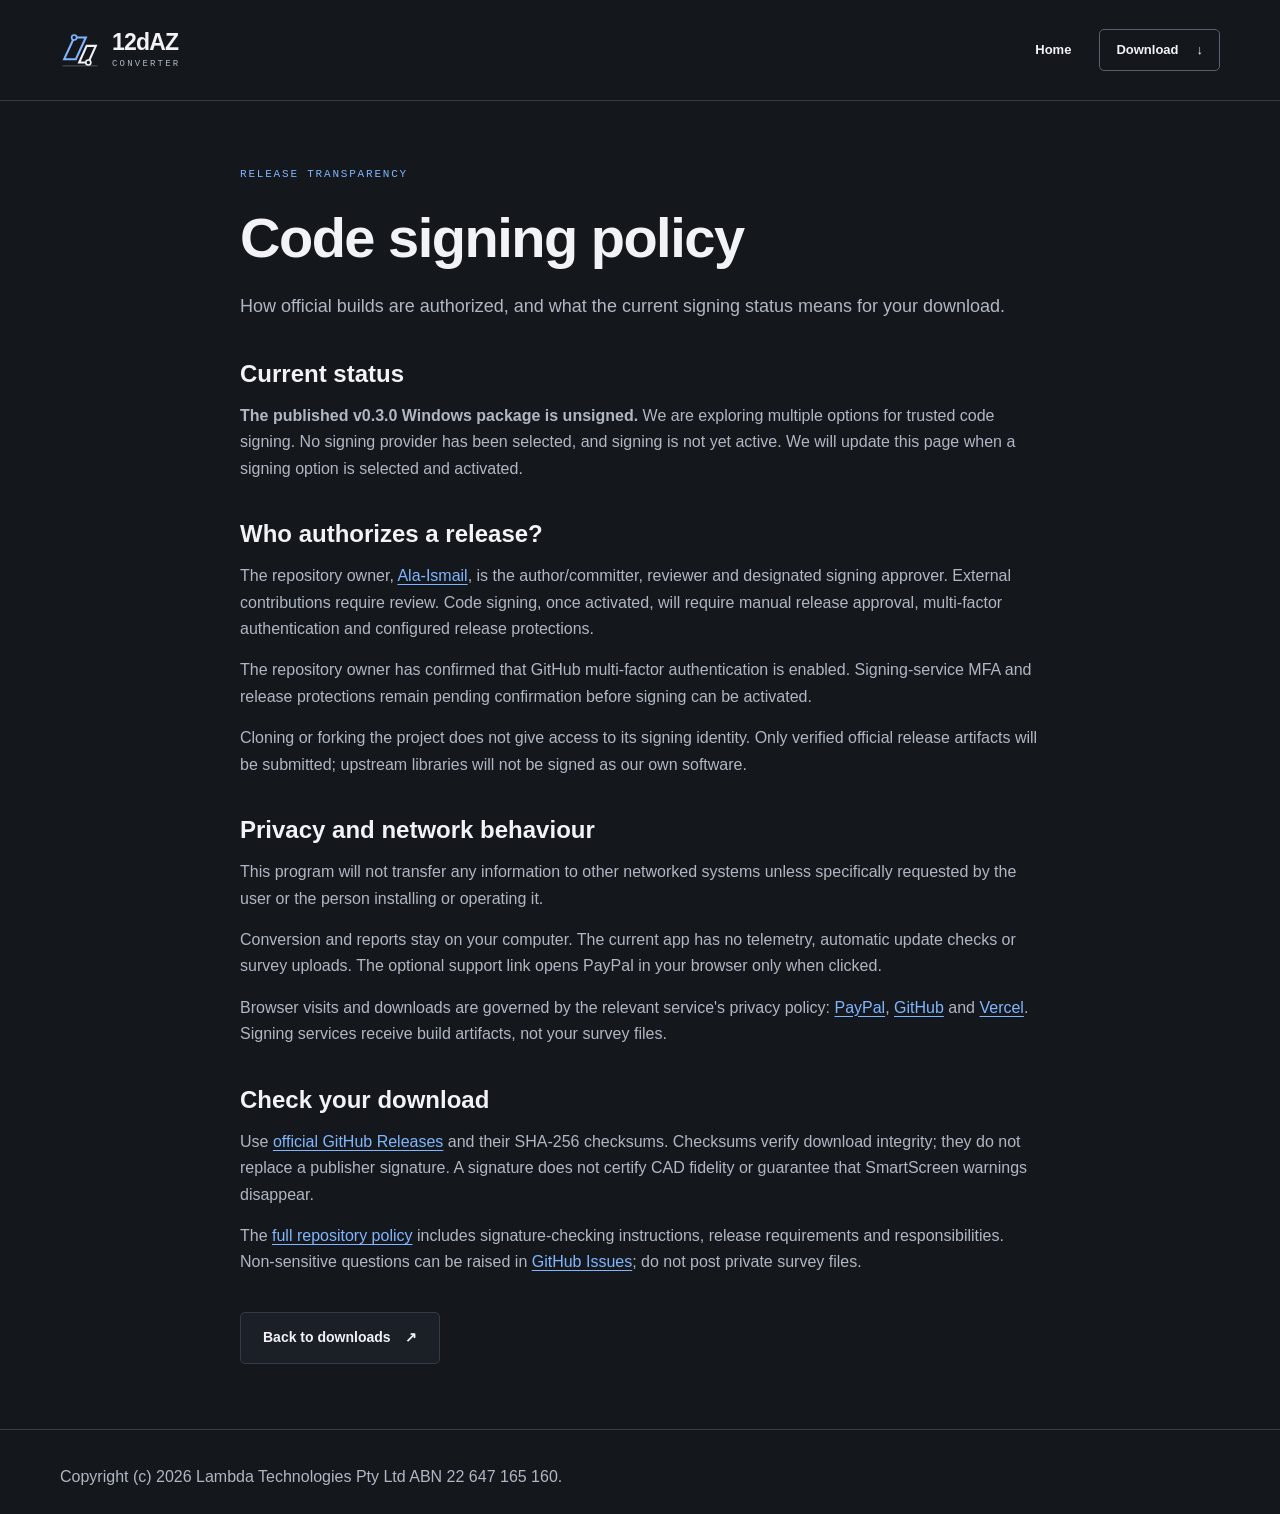
==== commit 6cbb0ac7: "Point website downloads to v0.3.0" ====
--- a/website/code-signing-policy.html
+++ b/website/code-signing-policy.html
@@ -7,7 +7,7 @@
     <title>Code signing policy — 12dAZ Converter</title>
     <meta
       name="description"
-      content="12dAZ Converter signing status, release responsibilities and privacy information. The v0.2.1 Windows download is unsigned."
+      content="12dAZ Converter signing status, release responsibilities and privacy information. The v0.3.0 Windows download is unsigned."
     />
     <link rel="icon" href="assets/favicon.svg" type="image/svg+xml" />
     <link rel="stylesheet" href="styles.css" />
@@ -38,7 +38,7 @@
       <section aria-labelledby="status-title">
         <h2 id="status-title">Current status</h2>
         <p>
-          <strong>The published v0.2.1 Windows package is unsigned.</strong> We are exploring multiple
+          <strong>The published v0.3.0 Windows package is unsigned.</strong> We are exploring multiple
           options for trusted code signing. No signing provider has been
           selected, and signing is not yet active. We will update this page
           when a signing option is selected and activated.
--- a/website/styles.css
+++ b/website/styles.css
@@ -399,6 +399,14 @@
 }
 .geometry-content {
   padding-top: 6px;
+}
+#background-maps .map-preview {
+  grid-column: 1 / -1;
+  margin-top: 0;
+}
+.map-preview figcaption a {
+  color: inherit;
+  text-decoration: underline;
 }
 .geometry-group + .geometry-group {
   border-top: 1px solid var(--line);
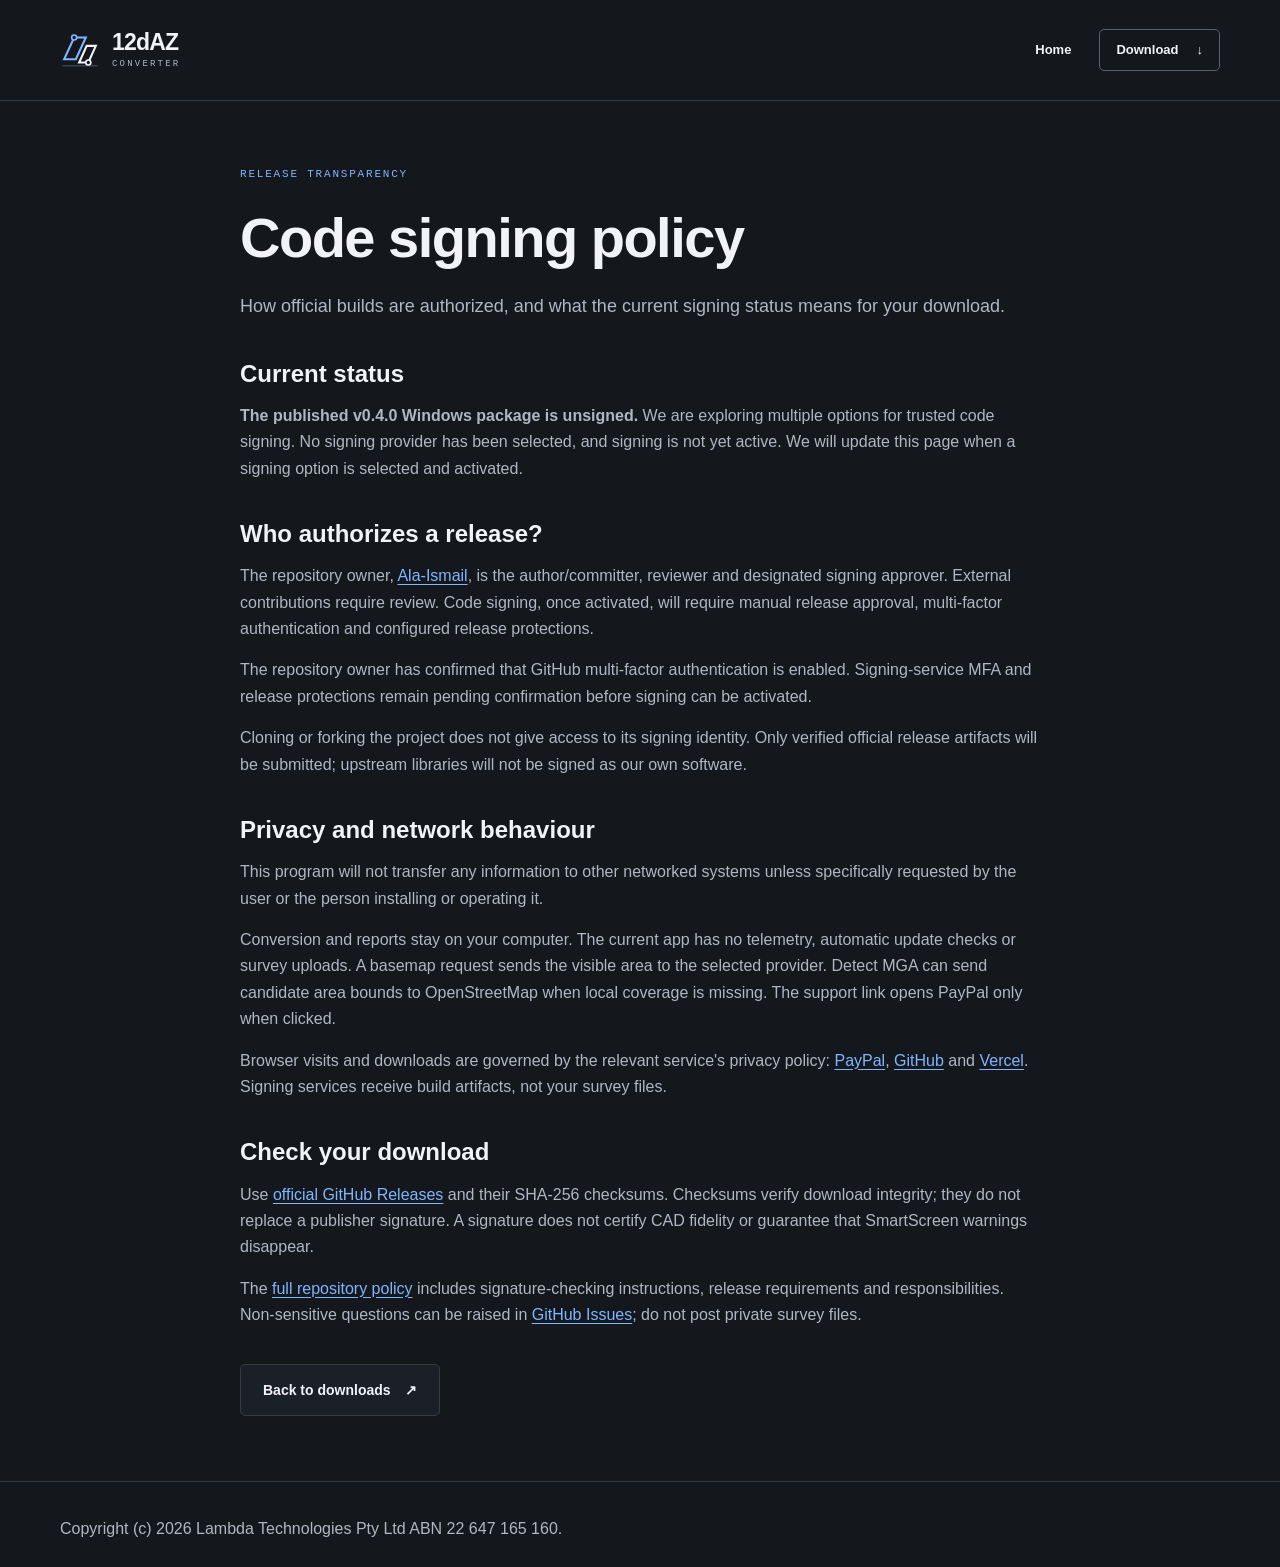
==== commit 4211cd1e: "Update website and README for v0.4.0" ====
--- a/website/code-signing-policy.html
+++ b/website/code-signing-policy.html
@@ -7,7 +7,7 @@
     <title>Code signing policy — 12dAZ Converter</title>
     <meta
       name="description"
-      content="12dAZ Converter signing status, release responsibilities and privacy information. The v0.3.0 Windows download is unsigned."
+      content="12dAZ Converter signing status, release responsibilities and privacy information. The v0.4.0 Windows download is unsigned."
     />
     <link rel="icon" href="assets/favicon.svg" type="image/svg+xml" />
     <link rel="stylesheet" href="styles.css" />
@@ -38,7 +38,7 @@
       <section aria-labelledby="status-title">
         <h2 id="status-title">Current status</h2>
         <p>
-          <strong>The published v0.3.0 Windows package is unsigned.</strong> We are exploring multiple
+          <strong>The published v0.4.0 Windows package is unsigned.</strong> We are exploring multiple
           options for trusted code signing. No signing provider has been
           selected, and signing is not yet active. We will update this page
           when a signing option is selected and activated.
@@ -74,8 +74,10 @@
         </p>
         <p>
           Conversion and reports stay on your computer. The current app has no
-          telemetry, automatic update checks or survey uploads. The optional
-          support link opens PayPal in your browser only when clicked.
+          telemetry, automatic update checks or survey uploads. A basemap request
+          sends the visible area to the selected provider. Detect MGA can send
+          candidate area bounds to OpenStreetMap when local coverage is missing.
+          The support link opens PayPal only when clicked.
         </p>
         <p>
           Browser visits and downloads are governed by the relevant service's
--- a/website/styles.css
+++ b/website/styles.css
@@ -400,13 +400,27 @@
 .geometry-content {
   padding-top: 6px;
 }
-#background-maps .map-preview {
+.map-examples {
   grid-column: 1 / -1;
+  display: grid;
+  grid-template-columns: repeat(2, minmax(0, 1fr));
+  gap: clamp(14px, 2vw, 24px);
+}
+#background-maps .map-examples .app-preview {
   margin-top: 0;
 }
-.map-preview figcaption a {
+.map-examples figcaption {
+  flex-wrap: wrap;
+  gap: 4px 12px;
+}
+.map-examples figcaption a {
   color: inherit;
   text-decoration: underline;
+}
+@media (max-width: 700px) {
+  .map-examples {
+    grid-template-columns: minmax(0, 1fr);
+  }
 }
 .geometry-group + .geometry-group {
   border-top: 1px solid var(--line);
@@ -1015,6 +1029,7 @@
   object-fit: cover;
   object-position: 62% top;
 }
+.hero-photo .hero-slide-aerial { object-position: center 52%; }
 .hero-credit {
   position: absolute;
   bottom: 14px;
@@ -1026,6 +1041,7 @@
   color: #c5cbd4;
   font: 9px/1.6 var(--mono);
 }
+.hero-credit a { color: inherit; text-decoration: underline; }
 .hero-slides { display: grid; height: 100%; }
 .hero-slides .hero-slide {
   grid-area: 1 / 1;
